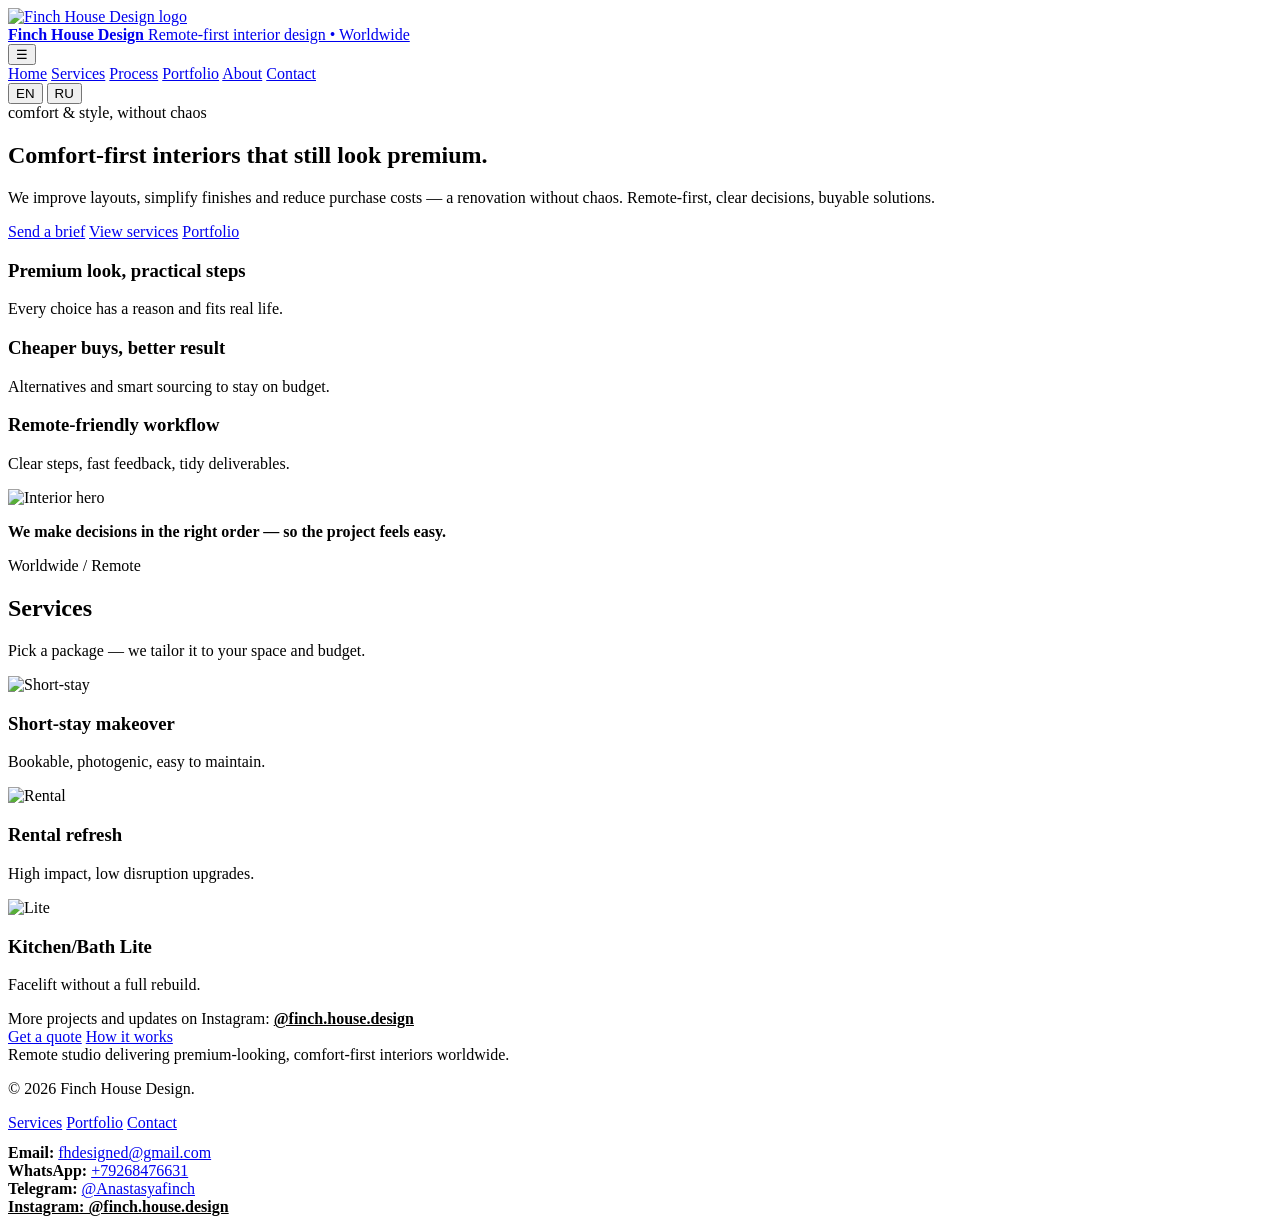
==== index.html @ e86fe1b7 "Add files via upload" ====
<!doctype html>
<html lang="en">
<head>
  <meta charset="utf-8" />
  <meta name="viewport" content="width=device-width,initial-scale=1" />
  <meta name="description" content="Finch House Design — remote interior design worldwide." />
  <title>Finch House Design — Remote interior design worldwide</title>
  <link rel="icon" href="assets/logo.jpg" />
  <link rel="stylesheet" href="assets/styles.css" />
</head>
<body>
<header>
  <div class="wrap">
    <nav class="nav" aria-label="Primary">
      <a class="brand" href="index.html">
        <img src="assets/logo.jpg" alt="Finch House Design logo" />
        <div>
          <b>Finch House Design</b>
          <span data-i18n="tagline"
                data-en="Remote-first interior design • Worldwide"
                data-ru="Онлайн-дизайн интерьера • по всему миру">Remote-first interior design • Worldwide</span>
        </div>
      </a>

      <button class="burger" type="button" data-burger aria-label="Open menu">☰</button>

      <div class="menu" data-menu>
        <a href="index.html" data-page="home" data-i18n="nav_home" data-en="Home" data-ru="Главная">Home</a>
        <a href="services.html" data-page="services" data-i18n="nav_services" data-en="Services" data-ru="Услуги">Services</a>
        <a href="process.html" data-page="process" data-i18n="nav_process" data-en="Process" data-ru="Процесс">Process</a>
        <a href="portfolio.html" data-page="portfolio" data-i18n="nav_portfolio" data-en="Portfolio" data-ru="Портфолио">Portfolio</a>
        <a href="about.html" data-page="about" data-i18n="nav_about" data-en="About" data-ru="О нас">About</a>
        <a href="contact.html" data-page="contact" data-i18n="nav_contact" data-en="Contact" data-ru="Контакты">Contact</a>

        <div class="langSwitch" aria-label="Language switch">
          <button type="button" data-lang-en class="active">EN</button>
          <button type="button" data-lang-ru>RU</button>
        </div>
      </div>
    </nav>
  </div>
</header>

<main>
  <div class="wrap">
    <section class="hero">
      <div class="grid2">
        <div>
          <div class="pill"
               data-i18n="home_pill"
               data-en="comfort & style, without chaos"
               data-ru="комфорт и стиль без хаоса">comfort & style, without chaos</div>

          <h1 class="hTitle"
              data-i18n="home_h1"
              data-en="Comfort-first interiors that still look premium."
              data-ru="Интерьеры про комфорт — которые выглядят премиально.">
            Comfort-first interiors that still look premium.
          </h1>

          <p class="hLead"
             data-i18n="home_lead"
             data-en="We improve layouts, simplify finishes and reduce purchase costs — a renovation without chaos. Remote-first, clear decisions, buyable solutions."
             data-ru="Улучшаем планировки, упрощаем отделку и удешевляем покупки — ремонт без хаоса. Онлайн-работа, чёткие решения, реальные товары.">
            We improve layouts, simplify finishes and reduce purchase costs — a renovation without chaos. Remote-first, clear decisions, buyable solutions.
          </p>

          <div class="btnRow">
            <a class="btn primary" href="contact.html" data-i18n="cta_brief" data-en="Send a brief" data-ru="Отправить бриф">Send a brief</a>
            <a class="btn" href="services.html" data-i18n="cta_services" data-en="View services" data-ru="Услуги">View services</a>
            <a class="btn ghost" href="portfolio.html" data-i18n="cta_portfolio" data-en="Portfolio" data-ru="Портфолио">Portfolio</a>
          </div>

          <div class="hr"></div>

          <div class="grid3">
            <div class="card"><div class="pad">
              <h3 data-i18n="b1_t" data-en="Premium look, practical steps" data-ru="Премиально, но практично">Premium look, practical steps</h3>
              <p data-i18n="b1_p" data-en="Every choice has a reason and fits real life." data-ru="У каждого решения есть смысл и оно работает в жизни.">Every choice has a reason and fits real life.</p>
            </div></div>

            <div class="card"><div class="pad">
              <h3 data-i18n="b2_t" data-en="Cheaper buys, better result" data-ru="Дешевле покупки — лучше итог">Cheaper buys, better result</h3>
              <p data-i18n="b2_p" data-en="Alternatives and smart sourcing to stay on budget." data-ru="Альтернативы и умный подбор, чтобы уложиться в бюджет.">Alternatives and smart sourcing to stay on budget.</p>
            </div></div>

            <div class="card"><div class="pad">
              <h3 data-i18n="b3_t" data-en="Remote-friendly workflow" data-ru="Удобно онлайн">Remote-friendly workflow</h3>
              <p data-i18n="b3_p" data-en="Clear steps, fast feedback, tidy deliverables." data-ru="Понятные шаги, быстрые правки, аккуратный результат.">Clear steps, fast feedback, tidy deliverables.</p>
            </div></div>
          </div>
        </div>

        <div class="heroMedia">
          <img src="assets/hero.jpg" alt="Interior hero" />
          <div class="heroOverlay"></div>
          <div class="quote">
            <p><b data-i18n="quote"
                  data-en="We make decisions in the right order — so the project feels easy."
                  data-ru="Мы выстраиваем решения в правильном порядке — поэтому проект становится лёгким.">
              We make decisions in the right order — so the project feels easy.
            </b></p>
            <span data-i18n="quote2" data-en="Worldwide / Remote" data-ru="По всему миру / онлайн">Worldwide / Remote</span>
          </div>
        </div>
      </div>
    </section>

    <section>
      <h2 class="sectionTitle" data-i18n="svc_t" data-en="Services" data-ru="Услуги">Services</h2>
      <p class="sectionLead" data-i18n="svc_lead2"
         data-en="Pick a package — we tailor it to your space and budget."
         data-ru="Выберите пакет — адаптируем под ваш объект и бюджет.">
        Pick a package — we tailor it to your space and budget.
      </p>

      <div class="grid3">
        <div class="card">
          <img class="media" src="assets/service_airbnb.jpg" alt="Short-stay" />
          <div class="pad">
            <h3 data-i18n="s1" data-en="Short-stay makeover" data-ru="Short-stay makeover">Short-stay makeover</h3>
            <p data-i18n="s1p" data-en="Bookable, photogenic, easy to maintain." data-ru="Бронируемо, фотогенично, просто в уходе.">Bookable, photogenic, easy to maintain.</p>
          </div>
        </div>

        <div class="card">
          <img class="media" src="assets/service_rental.jpg" alt="Rental" />
          <div class="pad">
            <h3 data-i18n="s2" data-en="Rental refresh" data-ru="Rental refresh">Rental refresh</h3>
            <p data-i18n="s2p" data-en="High impact, low disruption upgrades." data-ru="Максимум эффекта при минимуме работ.">High impact, low disruption upgrades.</p>
          </div>
        </div>

        <div class="card">
          <img class="media" src="assets/service_lite.jpg" alt="Lite" />
          <div class="pad">
            <h3 data-i18n="s3" data-en="Kitchen/Bath Lite" data-ru="Кухня/ванная Lite">Kitchen/Bath Lite</h3>
            <p data-i18n="s3p" data-en="Facelift without a full rebuild." data-ru="Обновление без капитального передела.">Facelift without a full rebuild.</p>
          </div>
        </div>
      </div>

      <p class="small" style="margin:14px 0 0;"
         data-i18n="ig_line"
         data-en="More projects and updates on Instagram:"
         data-ru="Больше проектов и обновлений в Instagram:">
        More projects and updates on Instagram:
        <a href="https://www.instagram.com/finch.house.design/" target="_blank" rel="noreferrer"
           style="color: var(--accent); font-weight: 800;">@finch.house.design</a>
      </p>

      <div class="btnRow">
        <a class="btn primary" href="contact.html" data-i18n="cta2" data-en="Get a quote" data-ru="Запросить расчёт">Get a quote</a>
        <a class="btn" href="process.html" data-i18n="cta3" data-en="How it works" data-ru="Как это работает">How it works</a>
      </div>
    </section>
  </div>
</main>

<footer>
  <div class="wrap">
    <div class="footerGrid">
      <div>
        <p class="muted" style="margin:0 0 10px;"
           data-i18n="footer_text"
           data-en="Remote studio delivering premium-looking, comfort-first interiors worldwide."
           data-ru="Онлайн-студия: комфортные интерьеры с премиальным ощущением по всему миру.">
          Remote studio delivering premium-looking, comfort-first interiors worldwide.
        </p>
        <p class="small">© 2026 Finch House Design.</p>
      </div>
      <div>
        <div class="footerLinks">
          <a href="services.html" data-i18n="nav_services" data-en="Services" data-ru="Услуги">Services</a>
          <a href="portfolio.html" data-i18n="nav_portfolio" data-en="Portfolio" data-ru="Портфолио">Portfolio</a>
          <a href="contact.html" data-i18n="nav_contact" data-en="Contact" data-ru="Контакты">Contact</a>
        </div>
        <p class="small" style="margin:12px 0 0;">
          <b>Email:</b> <a href="mailto:fhdesigned@gmail.com">fhdesigned@gmail.com</a><br/>
          <b>WhatsApp:</b> <a href="https://wa.me/79268476631" target="_blank" rel="noreferrer">+79268476631</a><br/>
          <b>Telegram:</b> <a href="https://t.me/Anastasyafinch" target="_blank" rel="noreferrer">@Anastasyafinch</a><br/>
          <a href="https://www.instagram.com/finch.house.design/" target="_blank" rel="noreferrer"
             style="color: var(--accent); font-weight: 800;">Instagram: @finch.house.design</a>
        </p>
      </div>
    </div>
  </div>
  <script src="assets/app.js"></script>
</footer>
</body>
</html>
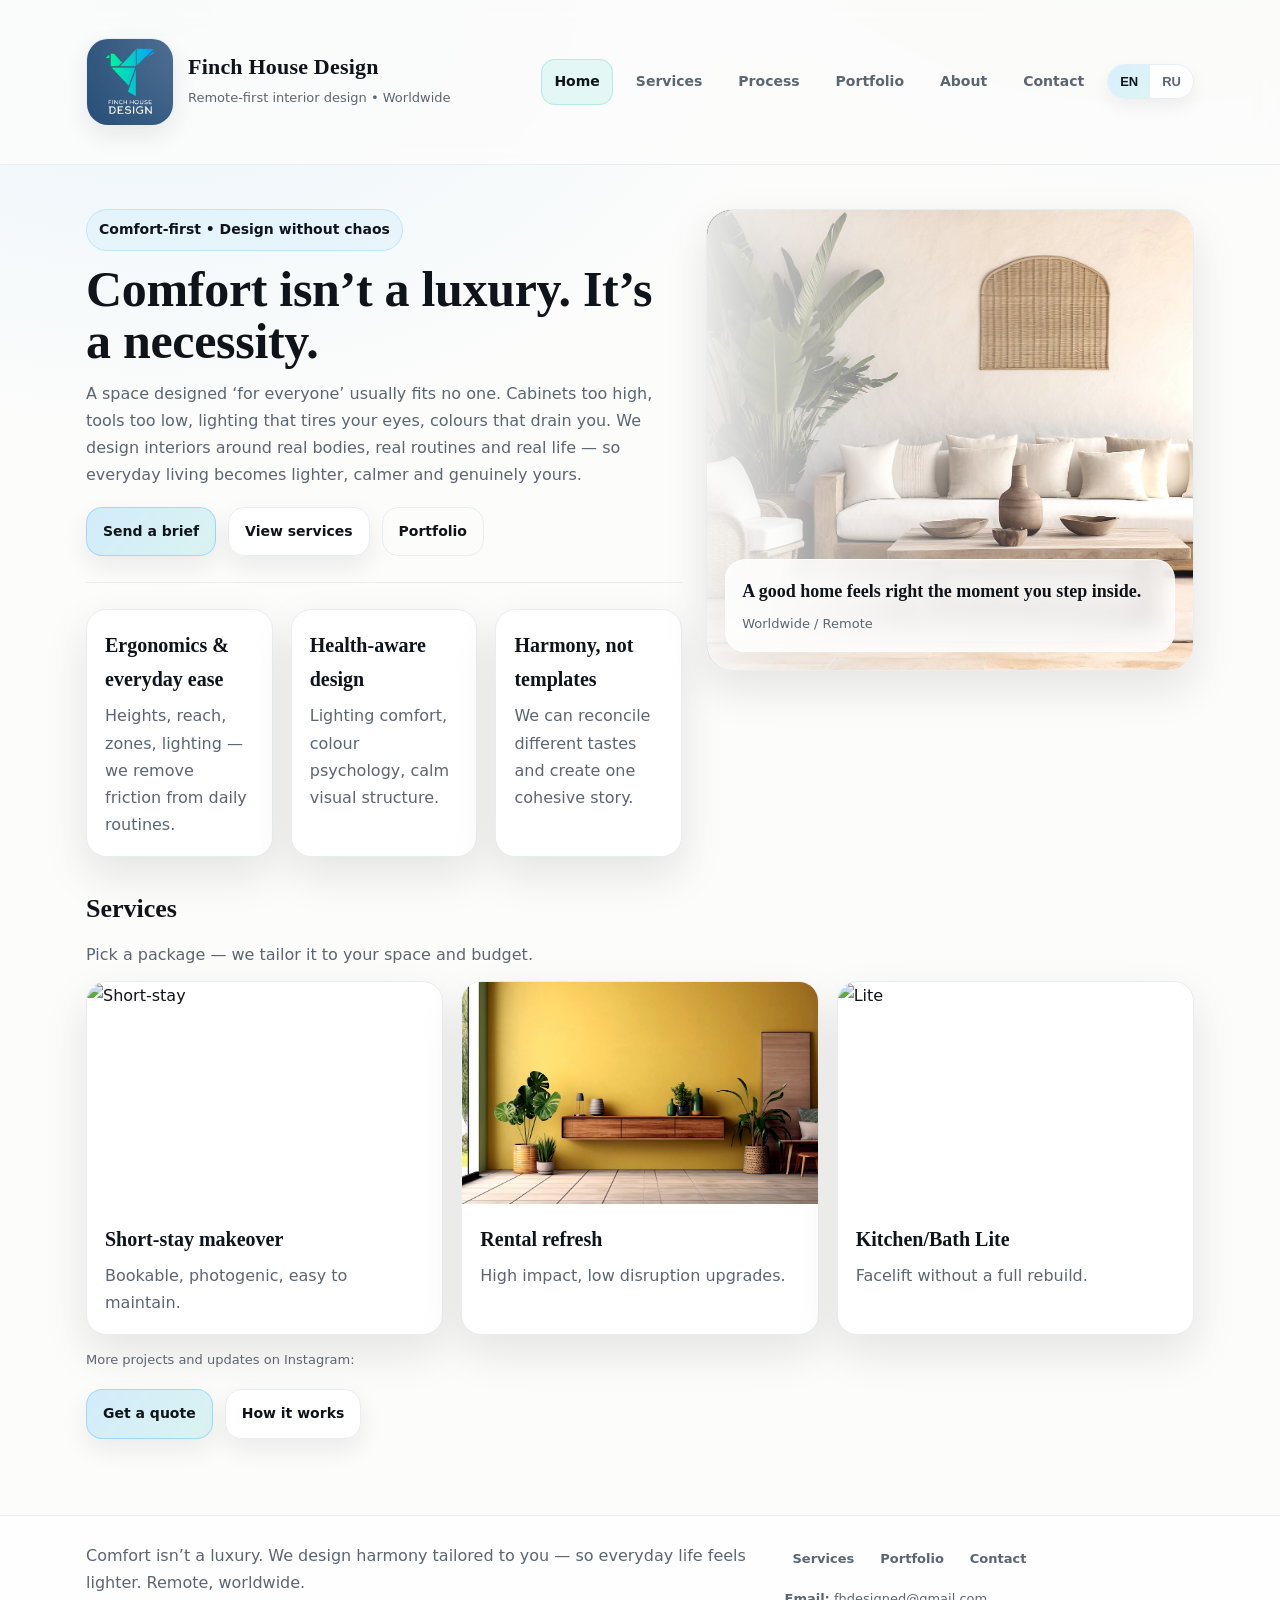
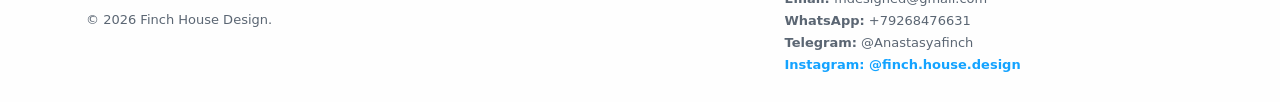
==== commit 042baee9: "Update index.html" ====
--- a/index.html
+++ b/index.html
@@ -7,7 +7,21 @@
   <title>Finch House Design — Remote interior design worldwide</title>
   <link rel="icon" href="assets/logo.jpg" />
   <link rel="stylesheet" href="assets/styles.css" />
+
+  <!-- Social preview (optional) -->
+  <meta property="og:type" content="website">
+  <meta property="og:title" content="Finch House Design">
+  <meta property="og:description" content="Interior Design Studio • Worldwide • Remote">
+  <meta property="og:url" content="https://www.finchouse.design/">
+  <meta property="og:image" content="https://www.finchouse.design/assets/og-cover.jpg">
+  <meta property="og:image:width" content="1200">
+  <meta property="og:image:height" content="630">
+  <meta name="twitter:card" content="summary_large_image">
+  <meta name="twitter:title" content="Finch House Design">
+  <meta name="twitter:description" content="Interior Design Studio • Worldwide • Remote">
+  <meta name="twitter:image" content="https://www.finchouse.design/assets/og-cover.jpg">
 </head>
+
 <body>
 <header>
   <div class="wrap">
@@ -43,26 +57,30 @@
 
 <main>
   <div class="wrap">
+
+    <!-- HERO -->
     <section class="hero">
       <div class="grid2">
         <div>
           <div class="pill"
                data-i18n="home_pill"
-               data-en="comfort & style, without chaos"
-               data-ru="комфорт и стиль без хаоса">comfort & style, without chaos</div>
+               data-en="Comfort-first • Design without chaos"
+               data-ru="Комфорт в основе • Дизайн без хаоса">
+            Comfort-first • Design without chaos
+          </div>
 
           <h1 class="hTitle"
               data-i18n="home_h1"
-              data-en="Comfort-first interiors that still look premium."
-              data-ru="Интерьеры про комфорт — которые выглядят премиально.">
-            Comfort-first interiors that still look premium.
+              data-en="Comfort isn’t a luxury. It’s a necessity."
+              data-ru="Комфорт — это не роскошь. Это необходимость.">
+            Comfort isn’t a luxury. It’s a necessity.
           </h1>
 
           <p class="hLead"
              data-i18n="home_lead"
-             data-en="We improve layouts, simplify finishes and reduce purchase costs — a renovation without chaos. Remote-first, clear decisions, buyable solutions."
-             data-ru="Улучшаем планировки, упрощаем отделку и удешевляем покупки — ремонт без хаоса. Онлайн-работа, чёткие решения, реальные товары.">
-            We improve layouts, simplify finishes and reduce purchase costs — a renovation without chaos. Remote-first, clear decisions, buyable solutions.
+             data-en="A space designed ‘for everyone’ usually fits no one. Cabinets too high, tools too low, lighting that tires your eyes, colours that drain you. We design interiors around real bodies, real routines and real life — so everyday living becomes lighter, calmer and genuinely yours."
+             data-ru="Пространство, сделанное «для всех», обычно не подходит никому. Шкафы слишком высоко, нужное — слишком низко, свет утомляет глаза, цвета давят. Мы проектируем интерьеры вокруг реальной антропометрии, привычек и ритма жизни — чтобы быт становился легче, спокойнее и по-настоящему вашим.">
+            A space designed ‘for everyone’ usually fits no one. Cabinets too high, tools too low, lighting that tires your eyes, colours that drain you. We design interiors around real bodies, real routines and real life — so everyday living becomes lighter, calmer and genuinely yours.
           </p>
 
           <div class="btnRow">
@@ -75,30 +93,34 @@
 
           <div class="grid3">
             <div class="card"><div class="pad">
-              <h3 data-i18n="b1_t" data-en="Premium look, practical steps" data-ru="Премиально, но практично">Premium look, practical steps</h3>
-              <p data-i18n="b1_p" data-en="Every choice has a reason and fits real life." data-ru="У каждого решения есть смысл и оно работает в жизни.">Every choice has a reason and fits real life.</p>
+              <h3 data-i18n="b1_t" data-en="Ergonomics & everyday ease" data-ru="Эргономика и лёгкий быт">Ergonomics & everyday ease</h3>
+              <p data-i18n="b1_p" data-en="Heights, reach, zones, lighting — we remove friction from daily routines."
+                 data-ru="Высоты, доступность, зоны, свет — убираем трение из повседневности.">Heights, reach, zones, lighting — we remove friction from daily routines.</p>
             </div></div>
 
             <div class="card"><div class="pad">
-              <h3 data-i18n="b2_t" data-en="Cheaper buys, better result" data-ru="Дешевле покупки — лучше итог">Cheaper buys, better result</h3>
-              <p data-i18n="b2_p" data-en="Alternatives and smart sourcing to stay on budget." data-ru="Альтернативы и умный подбор, чтобы уложиться в бюджет.">Alternatives and smart sourcing to stay on budget.</p>
+              <h3 data-i18n="b2_t" data-en="Health-aware design" data-ru="Дизайн с заботой о здоровье">Health-aware design</h3>
+              <p data-i18n="b2_p" data-en="Lighting comfort, colour psychology, calm visual structure."
+                 data-ru="Комфортный свет, психология цвета, спокойная визуальная структура.">Lighting comfort, colour psychology, calm visual structure.</p>
             </div></div>
 
             <div class="card"><div class="pad">
-              <h3 data-i18n="b3_t" data-en="Remote-friendly workflow" data-ru="Удобно онлайн">Remote-friendly workflow</h3>
-              <p data-i18n="b3_p" data-en="Clear steps, fast feedback, tidy deliverables." data-ru="Понятные шаги, быстрые правки, аккуратный результат.">Clear steps, fast feedback, tidy deliverables.</p>
+              <h3 data-i18n="b3_t" data-en="Harmony, not templates" data-ru="Гармония, не шаблоны">Harmony, not templates</h3>
+              <p data-i18n="b3_p" data-en="We can reconcile different tastes and create one cohesive story."
+                 data-ru="Сводим разные вкусы в одну цельную историю.">We can reconcile different tastes and create one cohesive story.</p>
             </div></div>
           </div>
         </div>
 
         <div class="heroMedia">
-          <img src="assets/hero.jpg" alt="Interior hero" />
+          <!-- image framing fix -->
+          <img src="assets/hero.jpg" alt="Interior hero" style="object-position: 22% center;" />
           <div class="heroOverlay"></div>
           <div class="quote">
             <p><b data-i18n="quote"
-                  data-en="We make decisions in the right order — so the project feels easy."
-                  data-ru="Мы выстраиваем решения в правильном порядке — поэтому проект становится лёгким.">
-              We make decisions in the right order — so the project feels easy.
+                  data-en="A good home feels right the moment you step inside."
+                  data-ru="Хороший дом ощущается правильным с первого шага.">
+              A good home feels right the moment you step inside.
             </b></p>
             <span data-i18n="quote2" data-en="Worldwide / Remote" data-ru="По всему миру / онлайн">Worldwide / Remote</span>
           </div>
@@ -106,9 +128,11 @@
       </div>
     </section>
 
+    <!-- SERVICES preview -->
     <section>
       <h2 class="sectionTitle" data-i18n="svc_t" data-en="Services" data-ru="Услуги">Services</h2>
-      <p class="sectionLead" data-i18n="svc_lead2"
+      <p class="sectionLead"
+         data-i18n="svc_lead2"
          data-en="Pick a package — we tailor it to your space and budget."
          data-ru="Выберите пакет — адаптируем под ваш объект и бюджет.">
         Pick a package — we tailor it to your space and budget.
@@ -119,7 +143,9 @@
           <img class="media" src="assets/service_airbnb.jpg" alt="Short-stay" />
           <div class="pad">
             <h3 data-i18n="s1" data-en="Short-stay makeover" data-ru="Short-stay makeover">Short-stay makeover</h3>
-            <p data-i18n="s1p" data-en="Bookable, photogenic, easy to maintain." data-ru="Бронируемо, фотогенично, просто в уходе.">Bookable, photogenic, easy to maintain.</p>
+            <p data-i18n="s1p" data-en="Bookable, photogenic, easy to maintain." data-ru="Бронируемо, фотогенично, просто в уходе.">
+              Bookable, photogenic, easy to maintain.
+            </p>
           </div>
         </div>
 
@@ -127,7 +153,9 @@
           <img class="media" src="assets/service_rental.jpg" alt="Rental" />
           <div class="pad">
             <h3 data-i18n="s2" data-en="Rental refresh" data-ru="Rental refresh">Rental refresh</h3>
-            <p data-i18n="s2p" data-en="High impact, low disruption upgrades." data-ru="Максимум эффекта при минимуме работ.">High impact, low disruption upgrades.</p>
+            <p data-i18n="s2p" data-en="High impact, low disruption upgrades." data-ru="Максимум эффекта при минимуме работ.">
+              High impact, low disruption upgrades.
+            </p>
           </div>
         </div>
 
@@ -135,7 +163,9 @@
           <img class="media" src="assets/service_lite.jpg" alt="Lite" />
           <div class="pad">
             <h3 data-i18n="s3" data-en="Kitchen/Bath Lite" data-ru="Кухня/ванная Lite">Kitchen/Bath Lite</h3>
-            <p data-i18n="s3p" data-en="Facelift without a full rebuild." data-ru="Обновление без капитального передела.">Facelift without a full rebuild.</p>
+            <p data-i18n="s3p" data-en="Facelift without a full rebuild." data-ru="Обновление без капитального передела.">
+              Facelift without a full rebuild.
+            </p>
           </div>
         </div>
       </div>
@@ -145,8 +175,7 @@
          data-en="More projects and updates on Instagram:"
          data-ru="Больше проектов и обновлений в Instagram:">
         More projects and updates on Instagram:
-        <a href="https://www.instagram.com/finch.house.design/" target="_blank" rel="noreferrer"
-           style="color: var(--accent); font-weight: 800;">@finch.house.design</a>
+        <a href="https://www.instagram.com/finch.house.design/" target="_blank" rel="noreferrer" style="color: var(--accent); font-weight: 800;">@finch.house.design</a>
       </p>
 
       <div class="btnRow">
@@ -154,6 +183,7 @@
         <a class="btn" href="process.html" data-i18n="cta3" data-en="How it works" data-ru="Как это работает">How it works</a>
       </div>
     </section>
+
   </div>
 </main>
 
@@ -163,29 +193,31 @@
       <div>
         <p class="muted" style="margin:0 0 10px;"
            data-i18n="footer_text"
-           data-en="Remote studio delivering premium-looking, comfort-first interiors worldwide."
-           data-ru="Онлайн-студия: комфортные интерьеры с премиальным ощущением по всему миру.">
-          Remote studio delivering premium-looking, comfort-first interiors worldwide.
+           data-en="Comfort isn’t a luxury. We design harmony tailored to you — so everyday life feels lighter. Remote, worldwide."
+           data-ru="Комфорт — не роскошь. Мы создаём гармонию, подогнанную под вас — чтобы быт становился легче. Онлайн, по всему миру.">
+          Comfort isn’t a luxury. We design harmony tailored to you — so everyday life feels lighter. Remote, worldwide.
         </p>
         <p class="small">© 2026 Finch House Design.</p>
       </div>
+
       <div>
         <div class="footerLinks">
           <a href="services.html" data-i18n="nav_services" data-en="Services" data-ru="Услуги">Services</a>
           <a href="portfolio.html" data-i18n="nav_portfolio" data-en="Portfolio" data-ru="Портфолио">Portfolio</a>
           <a href="contact.html" data-i18n="nav_contact" data-en="Contact" data-ru="Контакты">Contact</a>
         </div>
+
         <p class="small" style="margin:12px 0 0;">
           <b>Email:</b> <a href="mailto:fhdesigned@gmail.com">fhdesigned@gmail.com</a><br/>
           <b>WhatsApp:</b> <a href="https://wa.me/79268476631" target="_blank" rel="noreferrer">+79268476631</a><br/>
           <b>Telegram:</b> <a href="https://t.me/Anastasyafinch" target="_blank" rel="noreferrer">@Anastasyafinch</a><br/>
-          <a href="https://www.instagram.com/finch.house.design/" target="_blank" rel="noreferrer"
-             style="color: var(--accent); font-weight: 800;">Instagram: @finch.house.design</a>
+          <a href="https://www.instagram.com/finch.house.design/" target="_blank" rel="noreferrer" style="color: var(--accent); font-weight: 800;">Instagram: @finch.house.design</a>
         </p>
       </div>
     </div>
   </div>
+
   <script src="assets/app.js"></script>
 </footer>
 </body>
-</html>+</html>
--- a/assets/styles.css
+++ b/assets/styles.css
@@ -0,0 +1,272 @@
+@import url('https://fonts.googleapis.com/css2?family=Cormorant+Garamond:wght@400;500;600;700&family=Inter:wght@400;500;600;700&display=swap');
+
+:root{
+  --bg:#fcfcfb;
+  --bg2:#ffffff;
+  --text:#0f141a;
+  --muted:#5b6673;
+  --line:#e8edf2;
+
+  --accent:#14a3ff;
+  --accent2:#10bfb2;
+
+  --shadow: 0 18px 44px rgba(16,20,24,.10);
+  --radius: 20px;
+  --max: 1160px;
+
+  --serif: "Cormorant Garamond", ui-serif, Georgia, "Times New Roman", serif;
+  --sans:  Inter, ui-sans-serif, system-ui, -apple-system, Segoe UI, Roboto, Arial;
+}
+
+*{box-sizing:border-box}
+html{scroll-behavior:smooth}
+body{
+  margin:0;
+  font-family: var(--sans);
+  color:var(--text);
+  background:
+    radial-gradient(1200px 800px at 12% 0%, rgba(20,163,255,.08), transparent 55%),
+    radial-gradient(1000px 700px at 90% -10%, rgba(16,191,178,.08), transparent 55%),
+    var(--bg);
+  line-height:1.7;
+}
+
+a{color:inherit;text-decoration:none}
+img{max-width:100%;display:block}
+.wrap{max-width:var(--max);margin:0 auto;padding:26px}
+.small{font-size:13px;color:var(--muted)}
+.muted{color:var(--muted)}
+.hr{height:1px;background:var(--line);border:0;margin:26px 0}
+
+header{
+  position:sticky;top:0;z-index:50;
+  background: rgba(252,252,251,.86);
+  backdrop-filter: blur(10px);
+  border-bottom:1px solid var(--line);
+}
+.nav{
+  display:flex;align-items:center;justify-content:space-between;gap:16px;
+  padding:12px 0;
+}
+.brand{display:flex;align-items:center;gap:14px;min-width:320px}
+.brand img{
+  width:88px;height:88px;
+  border-radius:22px;
+  object-fit:cover;
+  border:1px solid var(--line);
+  box-shadow: 0 10px 24px rgba(16,20,24,.08);
+}
+.brand b{
+  font-family: var(--serif);
+  letter-spacing:.2px;
+  font-weight:700;
+  font-size:22px;
+  line-height:1.05;
+}
+.brand span{
+  display:block;
+  color:var(--muted);
+  font-size:13px;
+  margin-top:4px;
+}
+
+.menu{display:flex;gap:10px;flex-wrap:wrap;justify-content:flex-end;align-items:center}
+.menu a{
+  color:var(--muted);
+  font-size:14px;
+  padding:10px 12px;
+  border-radius:14px;
+  border:1px solid transparent;
+  font-weight:600;
+}
+.menu a:hover{color:var(--text);background:rgba(20,163,255,.08);border-color:rgba(20,163,255,.18)}
+.menu a.active{color:var(--text);background:rgba(16,191,178,.10);border-color:rgba(16,191,178,.22)}
+
+.burger{display:none}
+@media (max-width: 980px){
+  .brand{min-width:auto}
+  .brand img{width:70px;height:70px}
+  .burger{
+    display:inline-flex;align-items:center;justify-content:center;
+    width:44px;height:44px;border-radius:14px;
+    border:1px solid var(--line);
+    background:rgba(255,255,255,.85);
+    cursor:pointer;
+  }
+  .menu{display:none;width:100%;padding:10px 0}
+  .menu.open{display:flex}
+  .nav{flex-wrap:wrap}
+}
+
+/* EN | RU */
+.langSwitch{
+  display:inline-flex;
+  border:1px solid var(--line);
+  background:rgba(255,255,255,.88);
+  border-radius:999px;
+  overflow:hidden;
+  box-shadow: 0 8px 18px rgba(16,20,24,.06);
+}
+.langSwitch button{
+  border:0;background:transparent;
+  padding:9px 12px;
+  font-weight:800;
+  font-size:13px;
+  color:var(--muted);
+  cursor:pointer;
+}
+.langSwitch button.active{
+  color:var(--text);
+  background:linear-gradient(135deg, rgba(20,163,255,.16), rgba(16,191,178,.14));
+}
+
+/* Buttons */
+.btnRow{display:flex;gap:12px;flex-wrap:wrap;margin-top:18px}
+.btn{
+  display:inline-flex;align-items:center;justify-content:center;gap:10px;
+  padding:12px 16px;border-radius:16px;
+  border:1px solid var(--line);
+  background:rgba(255,255,255,.92);
+  font-weight:700;font-size:14px;
+  cursor:pointer;
+  box-shadow:0 10px 24px rgba(16,20,24,.08);
+  transition:transform .08s ease,box-shadow .15s ease,border-color .15s ease;
+}
+.btn:hover{background:#fff;border-color:rgba(20,163,255,.28);box-shadow:0 14px 32px rgba(16,20,24,.12)}
+.btn:active{transform:translateY(1px)}
+.btn.primary{
+  border-color:rgba(20,163,255,.28);
+  background:linear-gradient(135deg, rgba(20,163,255,.18), rgba(16,191,178,.14));
+}
+.btn.ghost{background:transparent;box-shadow:none}
+
+/* Pills */
+.pill{
+  display:inline-flex;align-items:center;gap:10px;
+  padding:8px 12px;border-radius:999px;
+  border:1px solid rgba(20,163,255,.18);
+  background:rgba(20,163,255,.06);
+  font-size:14px;
+  font-weight:700;
+}
+
+/* Instagram bar (portfolio) */
+.igBar{
+  margin:18px 0 8px;
+  display:flex;
+  align-items:center;
+  justify-content:space-between;
+  gap:12px;
+  flex-wrap:wrap;
+}
+.igBar .igText{
+  font-family: var(--serif);
+  font-size:18px;
+  color: rgba(15,20,26,.90);
+}
+.igBtn{
+  display:inline-flex;align-items:center;gap:10px;
+  padding:10px 14px;border-radius:999px;
+  border:1px solid rgba(20,163,255,.28);
+  background:linear-gradient(135deg, rgba(20,163,255,.14), rgba(16,191,178,.10));
+  font-weight:800;font-size:14px;
+  box-shadow:0 10px 22px rgba(16,20,24,.08);
+}
+.igBtn:hover{background:linear-gradient(135deg, rgba(20,163,255,.18), rgba(16,191,178,.14))}
+
+/* Layout */
+.grid2{display:grid;grid-template-columns:1.1fr .9fr;gap:24px;align-items:start}
+.grid3{display:grid;grid-template-columns:repeat(3,1fr);gap:18px}
+@media (max-width: 980px){
+  .grid2{grid-template-columns:1fr}
+  .grid3{grid-template-columns:1fr}
+}
+
+/* Cards */
+.card{
+  background:var(--bg2);
+  border:1px solid var(--line);
+  border-radius:var(--radius);
+  box-shadow:var(--shadow);
+  overflow:hidden;
+}
+.card .pad{padding:18px}
+.card h3{
+  margin:0 0 6px;
+  font-family: var(--serif);
+  font-size:20px;
+  font-weight:700;
+}
+.card p{margin:0;color:var(--muted)}
+
+/* Media */
+.media{aspect-ratio:16/10;width:100%;object-fit:cover}
+
+/* Hero */
+.hero{padding:18px 0 10px}
+.hTitle{
+  margin:12px 0 12px;
+  font-family: var(--serif);
+  font-size:50px;
+  line-height:1.05;
+  letter-spacing:-.3px;
+}
+@media (max-width:520px){ .hTitle{font-size:40px} }
+.hLead{margin:0;color:var(--muted);font-size:16px}
+
+.heroMedia{
+  position:relative;
+  border-radius:26px;
+  overflow:hidden;
+  border:1px solid var(--line);
+  box-shadow:var(--shadow);
+}
+.heroMedia img{width:100%;height:460px;object-fit:cover}
+.heroOverlay{
+  position:absolute;inset:0;
+  background:linear-gradient(90deg, rgba(252,252,251,.92), rgba(252,252,251,.25) 58%, rgba(252,252,251,.08));
+}
+.quote{
+  position:absolute;left:18px;right:18px;bottom:18px;
+  padding:16px 16px;
+  border-radius:20px;
+  border:1px solid rgba(255,255,255,.72);
+  background:rgba(255,255,255,.86);
+  backdrop-filter:blur(10px);
+}
+.quote p{margin:0;font-family:var(--serif);font-size:18px}
+.quote span{display:block;margin-top:6px;color:var(--muted);font-size:13px}
+
+section{padding:20px 0}
+.sectionTitle{margin:0 0 10px;font-family:var(--serif);font-size:26px}
+.sectionLead{margin:0 0 12px;color:var(--muted)}
+.list{margin:10px 0 0;padding-left:18px;color:var(--muted)}
+.list li{margin:6px 0}
+
+input,select,textarea{
+  width:100%;
+  margin:6px 0 12px;
+  padding:12px 12px;
+  border-radius:16px;
+  border:1px solid var(--line);
+  background:#fff;
+  color:var(--text);
+  outline:none;
+}
+input:focus,select:focus,textarea:focus{
+  border-color: rgba(20,163,255,.40);
+  box-shadow: 0 0 0 4px rgba(20,163,255,.10);
+}
+
+.avatar{width:110px;height:110px;border-radius:22px;object-fit:cover;border:1px solid var(--line)}
+
+footer{
+  margin-top:30px;
+  border-top:1px solid var(--line);
+  background: rgba(255,255,255,.70);
+}
+.footerGrid{display:grid;grid-template-columns:1.25fr .75fr;gap:16px;align-items:start}
+@media (max-width:900px){ .footerGrid{grid-template-columns:1fr} }
+.footerLinks{display:flex;flex-wrap:wrap;gap:10px}
+.footerLinks a{color:var(--muted);font-size:13px;padding:6px 8px;border-radius:10px;font-weight:600}
+.footerLinks a:hover{color:var(--text);background:rgba(20,163,255,.07)}
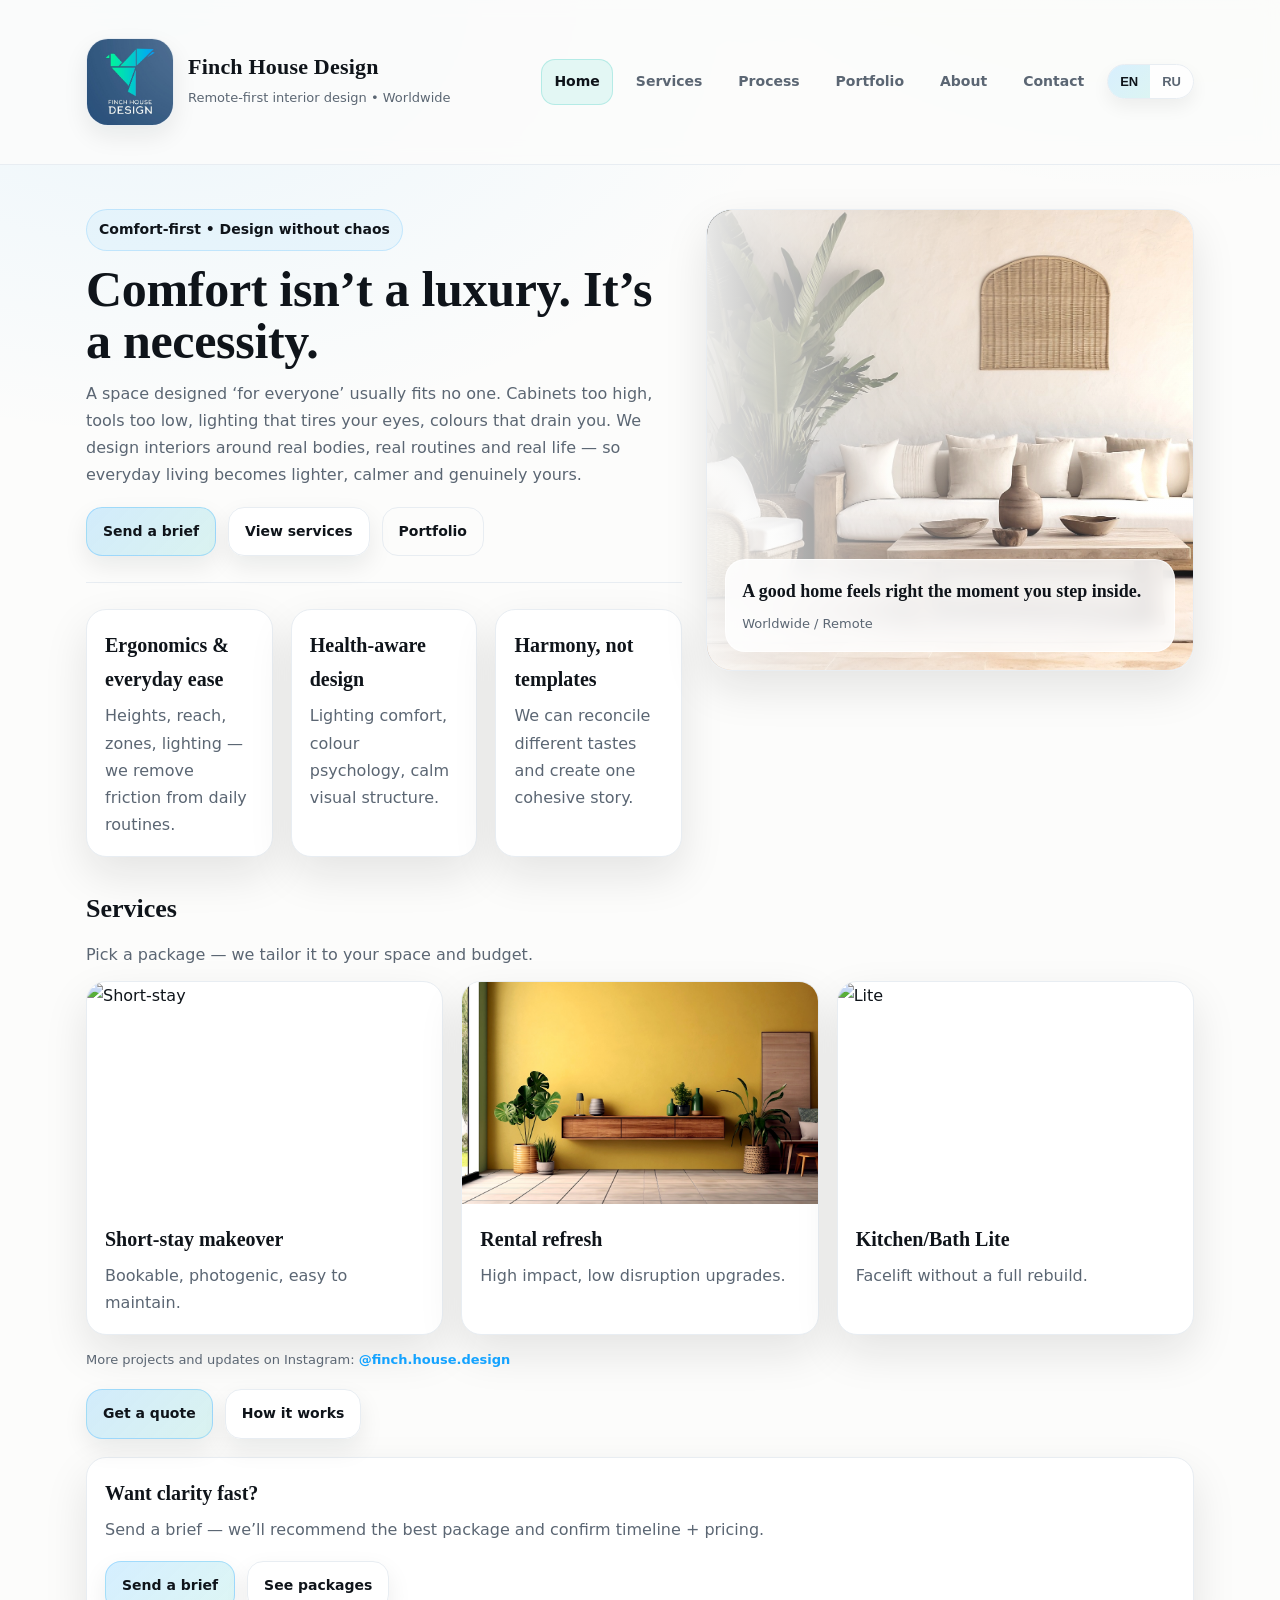
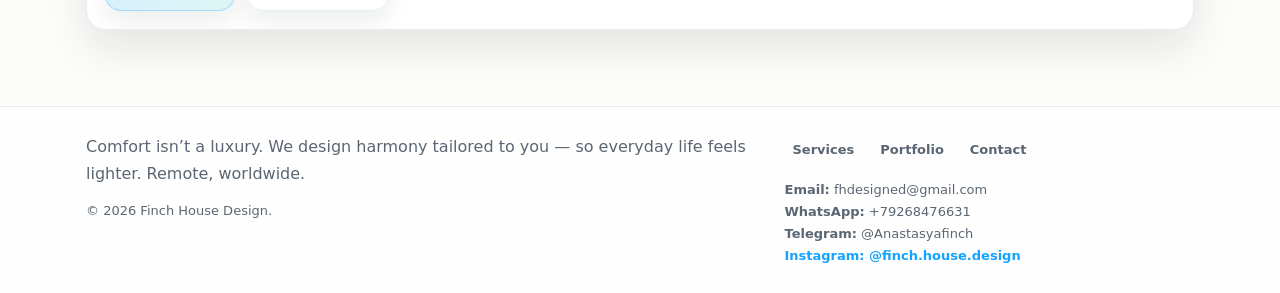
==== commit f9d1173b: "Update index.html" ====
--- a/index.html
+++ b/index.html
@@ -113,7 +113,6 @@
         </div>
 
         <div class="heroMedia">
-          <!-- image framing fix -->
           <img src="assets/hero.jpg" alt="Interior hero" style="object-position: 22% center;" />
           <div class="heroOverlay"></div>
           <div class="quote">
@@ -170,17 +169,51 @@
         </div>
       </div>
 
-      <p class="small" style="margin:14px 0 0;"
-         data-i18n="ig_line"
-         data-en="More projects and updates on Instagram:"
-         data-ru="Больше проектов и обновлений в Instagram:">
-        More projects and updates on Instagram:
-        <a href="https://www.instagram.com/finch.house.design/" target="_blank" rel="noreferrer" style="color: var(--accent); font-weight: 800;">@finch.house.design</a>
+      <!-- FIXED Instagram line: text translated, link stays a link -->
+      <p class="small" style="margin:14px 0 0;">
+        <span data-i18n="ig_line"
+              data-en="More projects and updates on Instagram:"
+              data-ru="Больше проектов и обновлений в Instagram:">
+          More projects and updates on Instagram:
+        </span>
+        <a href="https://www.instagram.com/finch.house.design/" target="_blank" rel="noreferrer"
+           style="color: var(--accent); font-weight: 800;">@finch.house.design</a>
       </p>
 
       <div class="btnRow">
         <a class="btn primary" href="contact.html" data-i18n="cta2" data-en="Get a quote" data-ru="Запросить расчёт">Get a quote</a>
         <a class="btn" href="process.html" data-i18n="cta3" data-en="How it works" data-ru="Как это работает">How it works</a>
+      </div>
+
+      <!-- Conversion block: 2 lines + 2 CTAs -->
+      <div class="card" style="margin-top:18px;">
+        <div class="pad">
+          <h3 style="margin:0 0 6px;"
+              data-i18n="home_conv_h3"
+              data-en="Want clarity fast?"
+              data-ru="Нужна ясность быстро?">
+            Want clarity fast?
+          </h3>
+
+          <p class="muted" style="margin:0 0 14px;"
+             data-i18n="home_conv_p"
+             data-en="Send a brief — we’ll recommend the best package and confirm timeline + pricing."
+             data-ru="Пришлите бриф — мы подскажем лучший пакет и подтвердим сроки + стоимость.">
+            Send a brief — we’ll recommend the best package and confirm timeline + pricing.
+          </p>
+
+          <div class="btnRow" style="justify-content:flex-start;">
+            <a class="btn primary" href="contact.html"
+               data-i18n="home_conv_cta1"
+               data-en="Send a brief"
+               data-ru="Отправить бриф">Send a brief</a>
+
+            <a class="btn" href="services.html"
+               data-i18n="home_conv_cta2"
+               data-en="See packages"
+               data-ru="Посмотреть пакеты">See packages</a>
+          </div>
+        </div>
       </div>
     </section>
 
@@ -211,13 +244,14 @@
           <b>Email:</b> <a href="mailto:fhdesigned@gmail.com">fhdesigned@gmail.com</a><br/>
           <b>WhatsApp:</b> <a href="https://wa.me/79268476631" target="_blank" rel="noreferrer">+79268476631</a><br/>
           <b>Telegram:</b> <a href="https://t.me/Anastasyafinch" target="_blank" rel="noreferrer">@Anastasyafinch</a><br/>
-          <a href="https://www.instagram.com/finch.house.design/" target="_blank" rel="noreferrer" style="color: var(--accent); font-weight: 800;">Instagram: @finch.house.design</a>
+          <a href="https://www.instagram.com/finch.house.design/" target="_blank" rel="noreferrer"
+             style="color: var(--accent); font-weight: 800;">Instagram: @finch.house.design</a>
         </p>
       </div>
     </div>
   </div>
 
-  <script src="assets/app.js"></script>
+  <script src="assets/app.js?v=9"></script>
 </footer>
 </body>
 </html>
